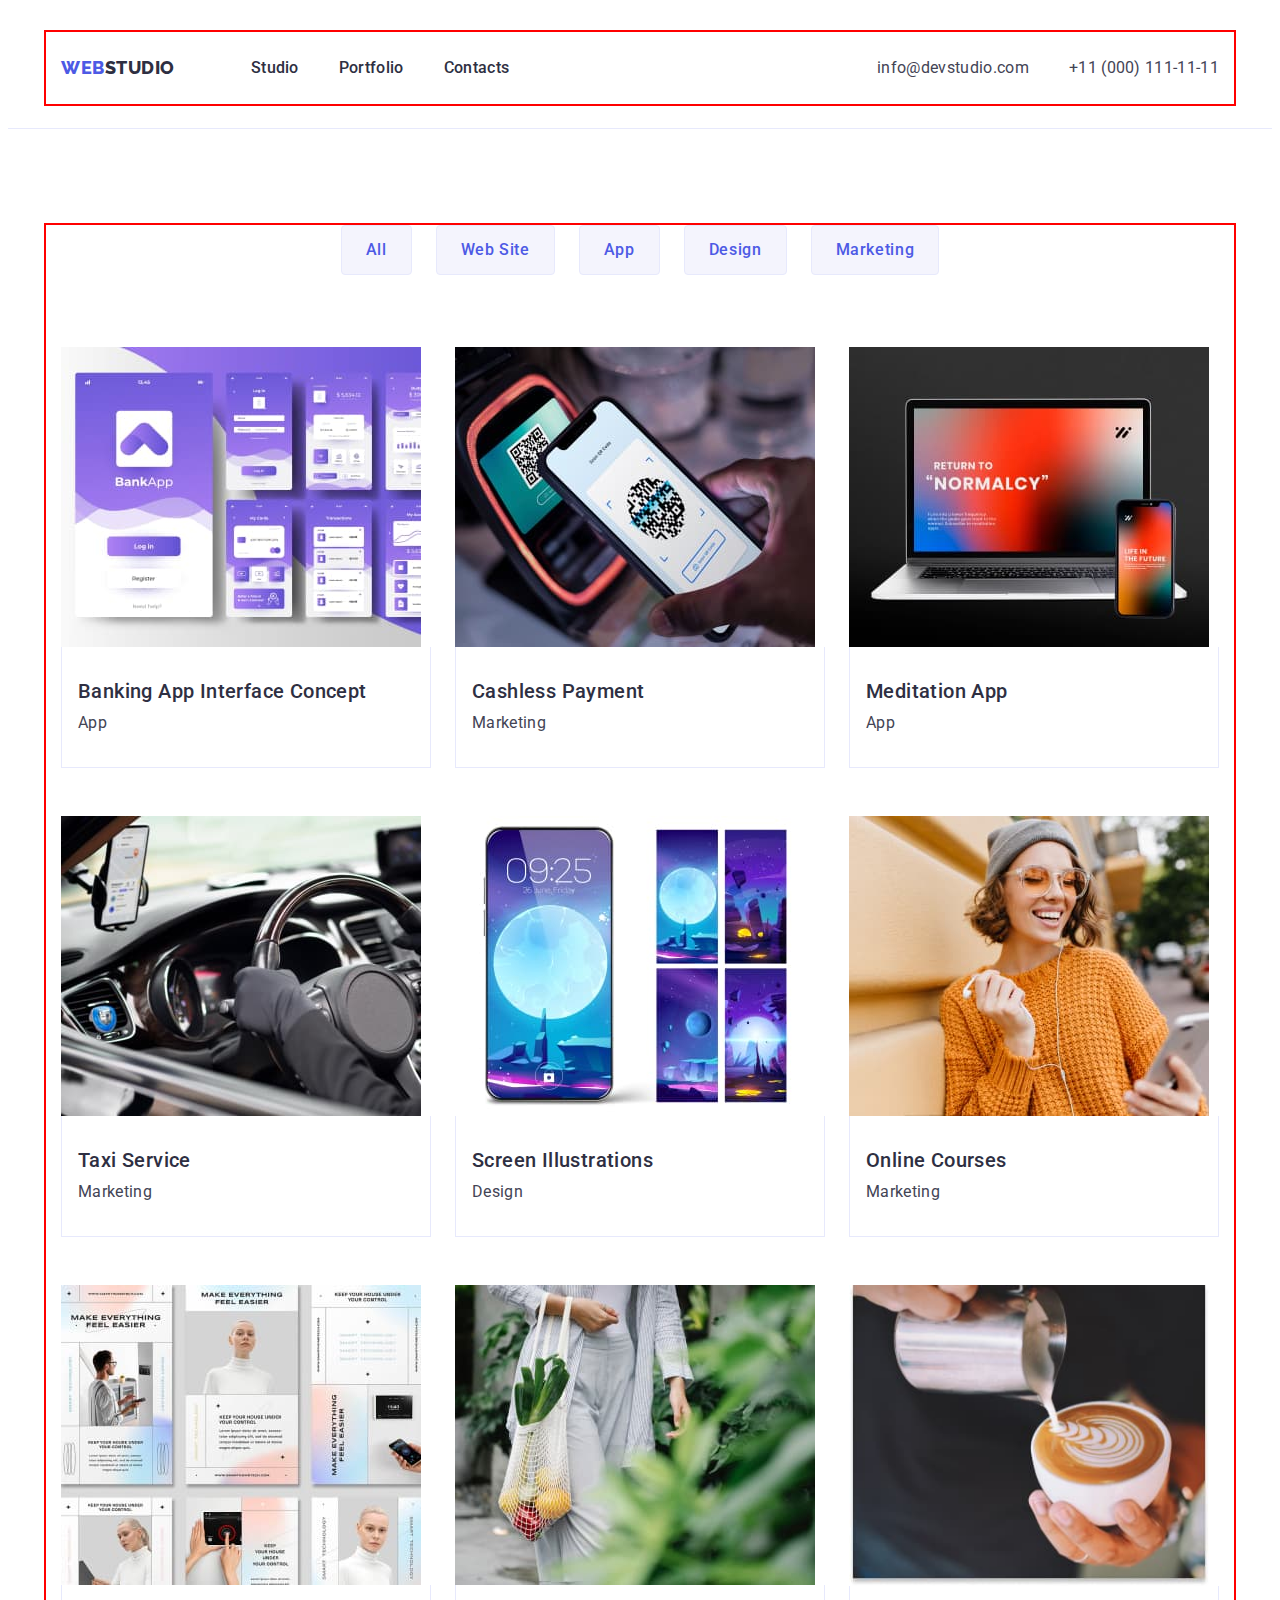
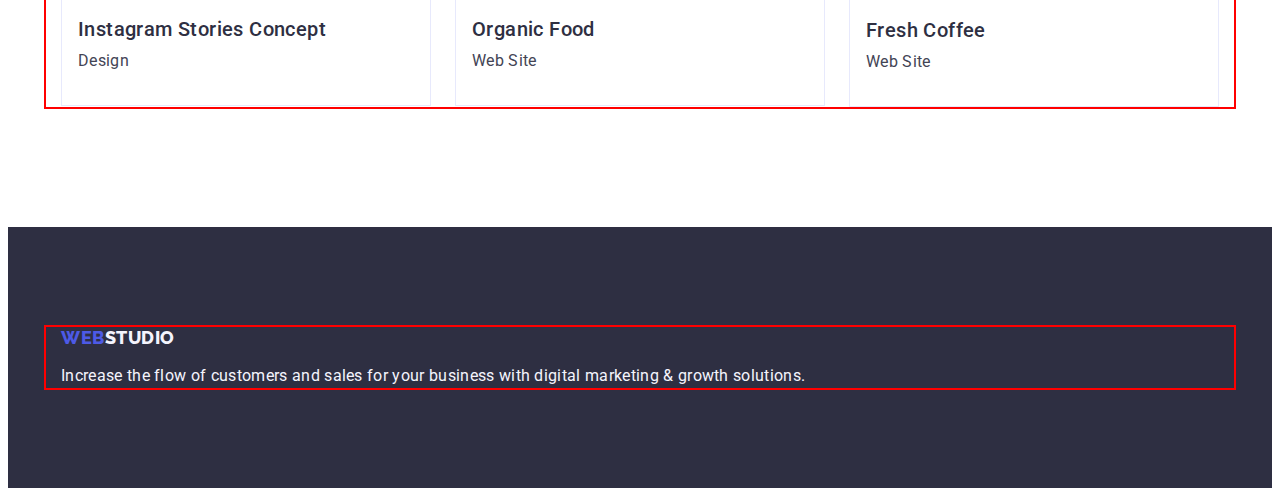
==== portfolio.html @ 7a9d9e53 "hw4" ====
<!DOCTYPE html>
<html lang="en">
<head>

    <!-- /* -------------NORMALIZE---------------- */ -->
    
    <link rel="stylesheet" href="https://cdnjs.cloudflare.com/ajax/libs/modern-normalize/2.0.0/modern-normalize.min.css"
    integrity="sha512-4xo8blKMVCiXpTaLzQSLSw3KFOVPWhm/TRtuPVc4WG6kUgjH6J03IBuG7JZPkcWMxJ5huwaBpOpnwYElP/m6wg=="
    crossorigin="anonymous" referrerpolicy="no-referrer" />

    <meta charset="UTF-8">
    <meta name="viewport" content="width=device-width, initial-scale=1.0">
    <title>Portfolio</title>
    <link rel="preconnect" href="https://fonts.googleapis.com">
    <link rel="preconnect" href="https://fonts.gstatic.com" crossorigin>
    <link href="https://fonts.googleapis.com/css2?family=Raleway:wght@800&family=Roboto:wght@400;500;700&display=swap"
        rel="stylesheet">
    <link rel="stylesheet" href="./css/styles.css">

</head>
    
<body>

    <!-- /* ----------------HEADER---------------- */ -->

    <header class="header">
        <div class="container container-header">
            <nav class="header-navigation">
                <a class="header-logo link" href="./index.html">Web<span class="header-logo-colour">Studio</span></a>
                <ul class="header-menu-list list">
                    <li class="header-menu-item"><a class="header-menu-link link" href="./index.html">Studio</a></li>
                    <li class="header-menu-item"><a class="header-menu-link link" href="./portfolio.html">Portfolio</a></li>
                    <li class="header-menu-item"><a class="header-menu-link link" href="">Contacts</a></li>
                </ul>
            </nav>
            <address class="address">
                <ul class="header-address list">
                    <li><a class="header-address-link link" href="mailto:info@devstudio.com">info@devstudio.com</a></li>
                    <li><a class="header-address-link link" href="tel:+110001111111">+11 (000) 111-11-11</a></li>
                </ul>
            </address>
        </div>
    </header>
    <main>

        <!-- /*----------------------BUTTONS-------------------------*/ -->

        <section class="buttons">
            <div class="container">
                <h1 class="visually-hidden">test-for-homework</h1>
                <ul class="button-list list">
                    <li class="btn-menu">
                        <button type="button" class="btn-filter">All</button>
                    </li>
                    <li class="btn-menu">
                        <button type="button" class="btn-filter">Web Site</button>
                    </li>
                    <li class="btn-menu">
                        <button type="button" class="btn-filter">App</button>
                    </li>
                    <li class="btn-menu">
                        <button type="button" class="btn-filter">Design</button>
                    </li>
                    <li class="btn-menu">
                        <button type="button" class="btn-filter">Marketing</button>
                    </li>
                </ul>
    
                <!-- /*----------------------IMAGES----------------------*/ -->
    
                <ul class="section-list list">
                    <li class="img-list">
                        <a class="section-list-link link" href="#">
                        <img src="./images/img8.jpg" alt="Banking App Interface Concept" width="360">
                        <div class="container-img-list">
                            <h2 class="services-title">Banking App Interface Concept</h2>
                            <p class="services-description">App</p>
                        </div>
                        </a>
                    </li>
                    <li class="img-list">
                        <a class="section-list-link link" href="#">
                        <img src="./images/img9.jpg" alt="Cashless Payment" width="360">
                        <div class="container-img-list">
                            <h2 class="services-title">Cashless Payment</h2>
                            <p class="services-description">Marketing</p>
                        </div>
                        </a>
                    </li>
                    <li class="img-list">
                        <a class="section-list-link link" href="#">
                        <img src="./images/img10.jpg" alt="Meditation App" width="360">
                        <div class="container-img-list">
                            <h2 class="services-title">Meditation App</h2>
                            <p class="services-description">App</p>
                        </div>
                        </a>
                    </li>
                    <li class="img-list">
                        <a class="section-list-link link" href="#">
                        <img src="./images/img11.jpg" alt="Taxi Service" width="360">
                        <div class="container-img-list">
                            <h2 class="services-title">Taxi Service</h2>
                            <p class="services-description">Marketing</p>
                        </div>
                        </a>
                    </li>
                    <li class="img-list">
                        <a class="section-list-link link" href="#">
                        <img src="./images/img12.jpg" alt="Screen Illustrations" width="360">
                        <div class="container-img-list">
                            <h2 class="services-title">Screen Illustrations</h2>
                            <p class="services-description">Design</p>
                        </div>
                        </a>
                    </li>
                    <li class="img-list">
                        <a class="section-list-link link" href="#">
                        <img src="./images/img13.jpg" alt="Online Courses" width="360">
                        <div class="container-img-list">
                            <h2 class="services-title">Online Courses</h2>
                            <p class="services-description">Marketing</p>
                        </div>
                        </a>
                    </li>
                    <li class="img-list">
                        <a class="section-list-link link" href="#">
                        <img src="./images/img14.jpg" alt="Instagram Stories Concept" width="360">
                        <div class="container-img-list">
                            <h2 class="services-title">Instagram Stories Concept</h2>
                            <p class="services-description">Design</p>
                        </div>
                        </a>
                    </li>
                    <li class="img-list">
                        <a class="section-list-link link" href="#">
                        <img src="./images/img15.jpg" alt="Organic Food" width="360">
                        <div class="container-img-list">
                            <h2 class="services-title">Organic Food</h2>
                            <p class="services-description">Web Site</p>
                        </div>
                        </a>
                    </li>
                    <li class="img-list">
                        <a class="section-list-link link" href="#">
                        <img src="./images/img16.jpg" alt="Fresh Coffee" width="360">
                        <div class="container-img-list">
                            <h2 class="services-title">Fresh Coffee</h2>
                            <p class="services-description">Web Site</p>
                        </div>
                        </a>
                    </li>
                </ul>
            </div>
        </section>
    </main>

    <!-- /* ----------------FOOTER---------------- */ -->

    <footer class="footer">
        <div class="container">
            <a class="footer-logo link" href="./index.html">Web<span class="footer-logo-colour">Studio</span></a>
            <p class="footer-description">Increase the flow of customers and sales for your business with digital marketing
                & growth solutions.</p>
        </div>
    </footer>
</body>
</html>
---- css/styles.css ----
:root {
    --white: #FFFFFF;
    --navyblue: #2E2F42;
    --iris: #4D5AE5;
    --slate: #434455;
    --cloud: #F4F4FD;
}

body {
    font-family: "Roboto", sans-serif;
    color: var(--slate, #434455);
    background-color: var(--white, #FFFFFF);
}

h1,
h2,
h3,
h4,
h5,
h6,
p {
    margin-top: 0;
    margin-bottom: 0;
}

ul,
ol {
    margin-top: 0;
    margin-bottom: 0;
    padding-left: 0;
}

.link {
    text-decoration: none;
}

.list {
    list-style-type: none;
}

.container {

    width: 1158px;
    margin: 0 auto;
    padding-left: 15px;
    padding-right: 15px;
    outline: 2px solid red;
}

.visually-hidden {
    position: absolute;
    width: 1px;
    height: 1px;
    margin: -1px;
    border: 0;
    padding: 0;

    white-space: nowrap;
    clip-path: inset(100%);
    clip: rect(0 0 0 0);
    overflow: hidden;
}

img {
    display: block;
}

/* ----------------HEADER---------------- */

.header {
    display: flex;
    padding-top: 24px;
    padding-bottom: 24px;
    border-bottom: 1px solid var(--cornflower, #E7E9FC);
}

.container-header {
    display: flex;
    align-items: center;
}

.header-navigation {
    display: flex;
    align-items: center;
}

.header-logo-colour {
    color: var(--navyblue, #2E2F42);

}

.header-logo {
    color: var(--iris, #4D5AE5);
    font-family: "Raleway", sans-serif;
    font-size: 18px;
    font-weight: 800;
    line-height: 1.17;
    letter-spacing: 0.03em;
    text-transform: uppercase;
    text-decoration: none;
    margin-right: 76px;
}

.header-menu-list {
    display: flex;
    gap: 40px;
}

.header-menu-item {

}

.header-menu-link {
    color: var(--navyblue, #2E2F42);
    font-size: 16px;
    font-weight: 500;
    line-height: 1.5;
    letter-spacing: 0.02em;
    padding: 24px 0;
    display: block;
}

.header-menu-link:hover {
    color: var(--blue, #404bbf);
}

.header-menu-link:focus {
    color: var(--blue, #404bbf);
}

.address {
    font-style: normal;
    margin-left: auto;

}

.header-address {
    display: flex;
    gap: 40px;

}

.header-address-link {
    color: var(--slate, #434455);
    font-size: 16px;
    line-height: 1.5;
    letter-spacing: 0.02em;
}

.header-address-link:hover {
    color: var(--blue, #404bbf);
}

.header-address-link:focus {
    color: var(--blue, #404bbf);
}

/* ----------------HERO---------------- */

.hero {
     background-color: var(--navyblue, #2E2F42);
     padding: 188px 0;
}

.hero-wrap {

    /* border-radius: 30px;
    padding: 184px 188px 470px 470px; */

}

.hero-title {
    color: var(--white, #FFF);
    text-align: center;
    font-size: 56px;
    font-weight: 700;
    line-height: 1.07;
    letter-spacing: 0.02em;
    max-width: 496px;
    margin: 0 auto;
    margin-bottom: 48px;
}

.hero-btn {
    margin: 0 auto;
    color: var(--white, #FFF);
    font-size: 16px;
    font-weight: 500;
    line-height: 1.5;
    letter-spacing: 0.04em;
    background-color: var(--iris, #4D5AE5);
    font-family: "Roboto", sans-serif;
    cursor: pointer;
    display: block;
    min-width: 169px;
    height: 56px;
    border: none;
    border-radius: 4px;
}

.hero-btn:hover {
    background-color: var(--blue, #404bbf);
}

.hero-btn:focus {
    background-color: var(--blue, #404bbf);
}

/* ----------------ADVANTAGES---------------- */

.advantages {
    padding: 120px 0;
}

.advantages-list {
    display: flex;
    gap: 24px;
}

.list {}

.advantages-item {
    width: calc((100% - 72px) / 4);
}

.advantages-subtitle {
    color: var(--navyblue, #2E2F42);
    font-size: 20px;
    font-weight: 500;
    line-height: 1.2;
    letter-spacing: 0.02em;
    margin-bottom: 8px;
}

.advantages-description {
    color: var(--slate, #434455);
    text-shadow: 0px 4px 4px 0px rgba(0, 0, 0, 0.25);
    font-size: 16px;
    font-weight: 400;
    line-height: 1.5;
    letter-spacing: 0.02em;
}

/* ----------------DOING---------------- */

.doing {
    padding-bottom: 120px;
}

.doing-title {
    color: var(--navyblue, #2E2F42);
    text-align: center;
    font-size: 36px;
    font-weight: 700;
    line-height: 1.11;
    letter-spacing: 0.02em;
    text-transform: capitalize;
    margin-bottom: 72px;
}

.doing-list {
    display: flex;
    gap: 24px;
}

.doing-images {
    width: calc((100% - 48px) / 3);
}

/* ----------------TEAM---------------- */

.team {
    background-color: var(--cloud, #F4F4FD);
    padding: 120px 0;
}

.team-title {
    color: var(--navyblue, #2E2F42);
    text-align: center;
    font-size: 36px;
    font-weight: 700;
    line-height: 1.11;
    letter-spacing: 0.02em;
    text-transform: capitalize;
    margin-bottom: 72px;
}

.team-list {
    display: flex;
    gap: 24px;
}

.team-item {
    background-color: var(--white, #FFF);
    width: calc((100% - 72px) / 4);
    border-radius: 0px 0px 4px 4px;
}

.container-team {
    padding: 32px 0;
}

.team-name {
    color: var(--navyblue, #2E2F42);
    text-align: center;
    font-size: 20px;
    font-weight: 500;
    line-height: 1.2;
    letter-spacing: 0.02em;
    margin-bottom: 8px;
}

.team-name-position {
    color: var(--slate, #434455);
    text-align: center;
    font-size: 16px;
    font-weight: 400;
    line-height: 1.5;
    letter-spacing: 0.02em;
}

/* ----------------FOOTER---------------- */

.footer {
    background-color: var(--navyblue, #2E2F42);
    padding: 100px 0;
}

.footer-logo-colour {
    color: var(--cloud, #F4F4FD);
    font-family: Raleway, sans-serif;
    font-size: 18px;
    font-weight: 800;
    line-height: 1.17;
    letter-spacing: 0.03em;
    text-transform: uppercase;
    text-decoration: none;
}

.footer-logo {
    color: var(--iris, #4D5AE5);
    font-family: Raleway, sans-serif;
    font-size: 18px;
    font-weight: 800;
    line-height: 1.17;
    letter-spacing: 0.03em;
    text-transform: uppercase;
    text-decoration: none;
    display: inline-block;
    margin-bottom: 16px;
}

.footer-description {
    color: var(--cloud, #F4F4FD);
    font-size: 16px;
    font-weight: 400;
    line-height: 1.5;
    letter-spacing: 0.02em;
    text-decoration: none;
}




/*?----------------------PORTFOLIO-PAGE-------------------*/


/*----------------------BUTTONS-------------------------*/

.buttons {
    padding-top: 96px;
    padding-bottom: 120px;
}

.btn-filter {
    color: var(--iris, #4D5AE5);
    font-size: 16px;
    font-weight: 500;
    line-height: 1.5;
    letter-spacing: 0.04em;
    background-color: var(--cloud, #F4F4FD);
    font-family: "Roboto", sans-serif;
    cursor: pointer;
    padding: 12px 24px;
    border: 1px solid #E7E9FC;
    border-radius: 4px;
}

.btn-filter:hover {
    background-color: #404bbf;
    color: var(--white, #FFFFFF);
    border: 1px solid transparent;
}

.btn-filter:focus {
    background-color: #404bbf;
    color: var(--white, #FFFFFF);
    border: 1px solid transparent;
}

.button-list {
    display: flex;
    justify-content: center;
    gap: 24px;
    margin-bottom: 72px;
}

.btn-menu 

}

.btn-menu:hover {
    border: 1px solid #e7e9fc;
}

.btn-menu:focus {

}


/*----------------------IMAGES----------------------*/

.section-list {
    display: flex;
    flex-wrap: wrap;
    column-gap: 24px;
    row-gap: 48px;
}

.img-list {
    width: calc((100% - 48px) / 3);
}

.container-img-list {
    padding: 32px 16px;
    border: 1px solid #e7e9fc;
    border-top: none;
}

.services-title {
    margin-bottom: 8px;
}

.section-list-link .services-title {
    color: var(--navyblue, #2E2F42);
    font-size: 20px;
    font-style: normal;
    font-weight: 500;
    line-height: 1.2;
    letter-spacing: 0.02em;
}

.section-list-link .services-description {
    color: var(--slate, #434455);
    font-size: 16px;
    font-style: normal;
    font-weight: 400;
    line-height: 1.5;
    letter-spacing: 0.02em;
}
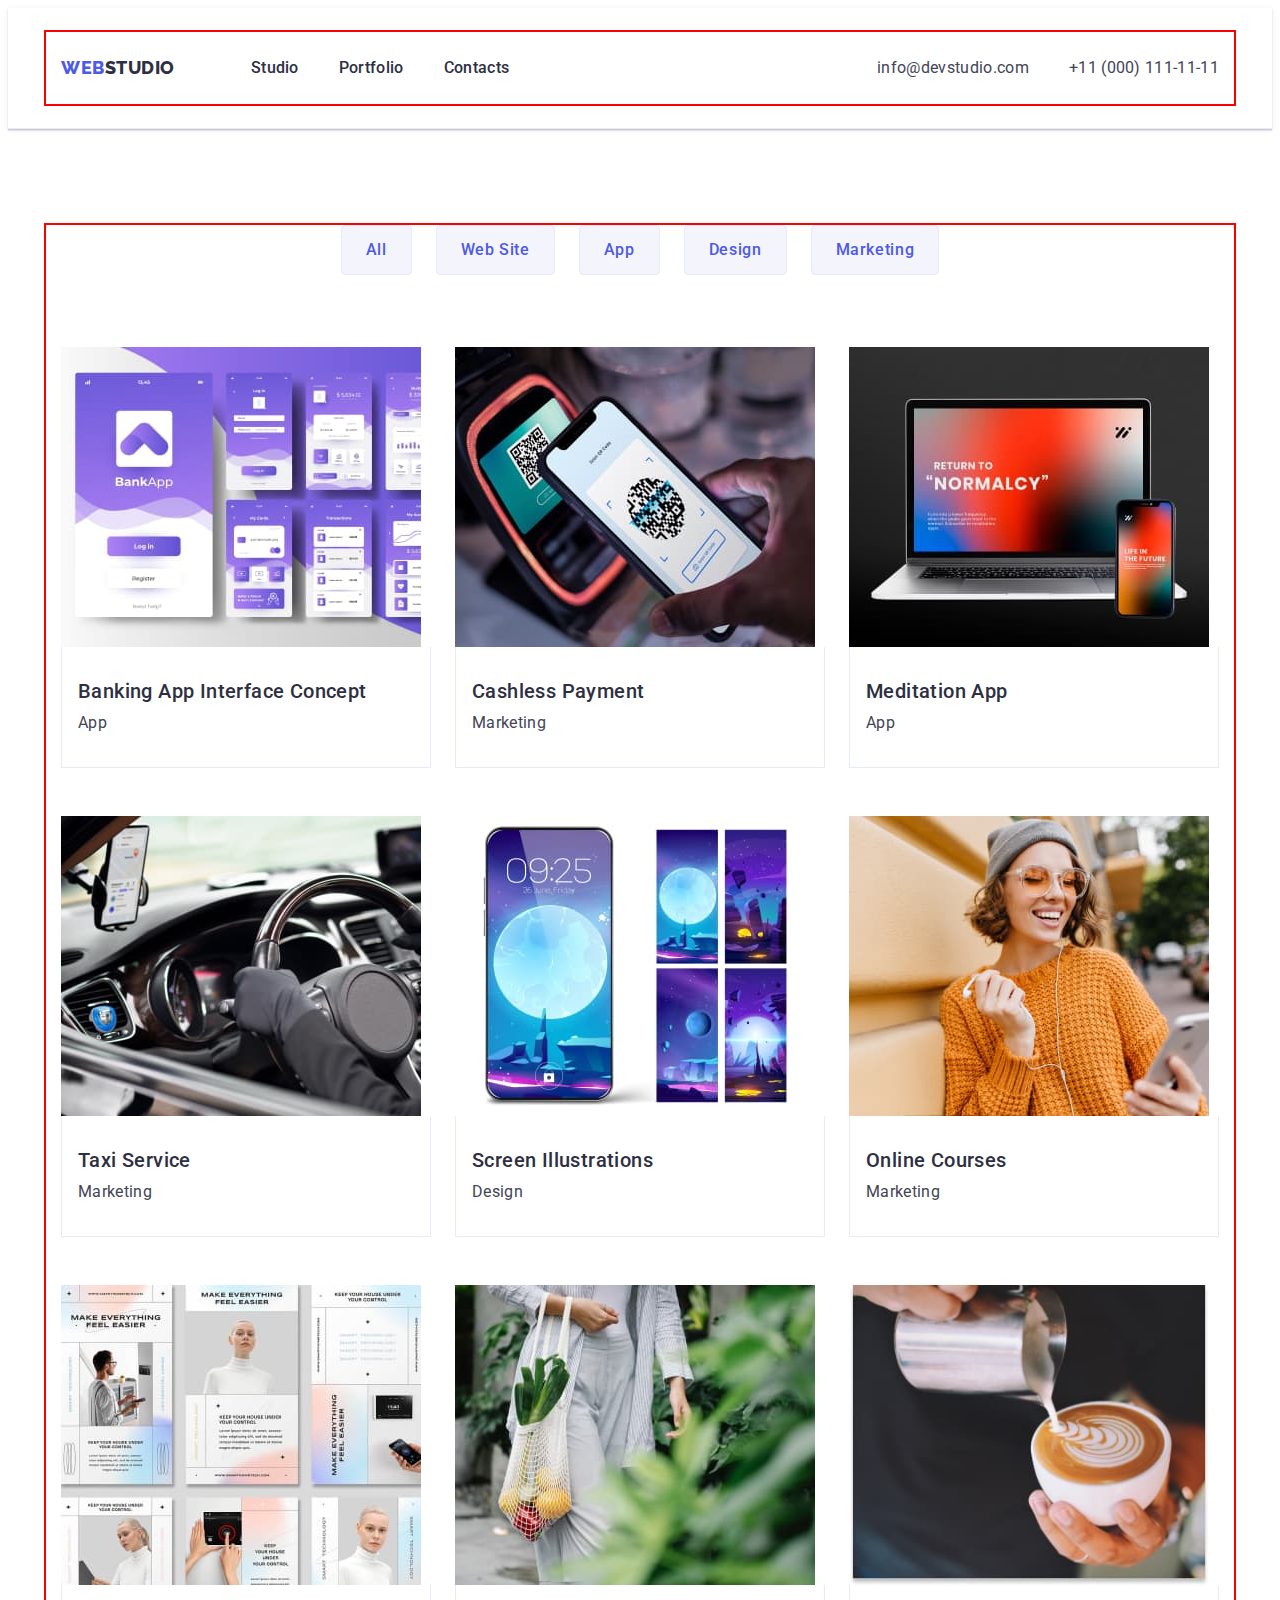
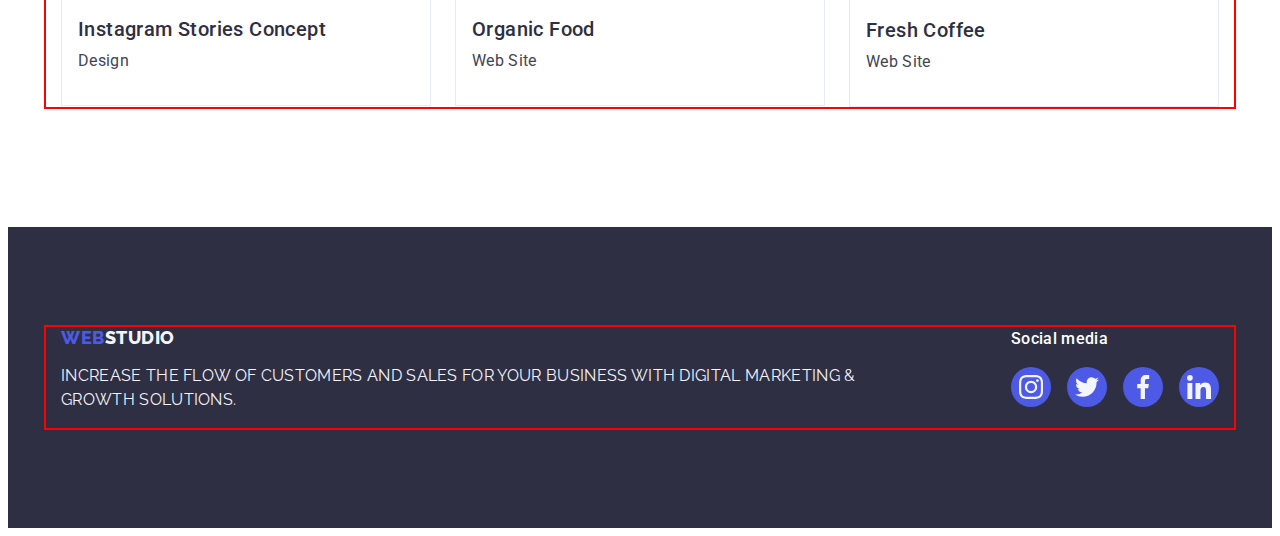
==== commit 274f46ff: "hw4.1.1" ====
--- a/portfolio.html
+++ b/portfolio.html
@@ -158,10 +158,47 @@
     <!-- /* ----------------FOOTER---------------- */ -->
 
     <footer class="footer">
-        <div class="container">
-            <a class="footer-logo link" href="./index.html">Web<span class="footer-logo-colour">Studio</span></a>
-            <p class="footer-description">Increase the flow of customers and sales for your business with digital marketing
-                & growth solutions.</p>
+        <div class="container container-footer">
+            <div class="footer-logo">
+                <a class="footer-logo link" href="./index.html">Web<span class="footer-logo-colour">Studio</span></a>
+                <p class="footer-description">Increase the flow of customers and sales for your business with digital marketing
+                    & growth solutions.</p>
+            </div>
+            <div class="footer-logo-social">
+                <p class="footer-description-social">
+                    Social media
+                </p>
+                <ul class="footer-links list">
+                    <li class="footer-links-icon">
+                        <a class="footer-links-link" href="https://www.instagram.com/" target="_blank">
+                            <svg class="footer-link-svg" width="24" height="24">
+                                <use href="./images/icons.svg#icon-instagram-2"></use>
+                            </svg>
+                        </a>
+                    </li>
+                    <li class="footer-links-icon">
+                        <a class="footer-links-link" href="https://www.twitter.com/" target="_blank">
+                            <svg class="footer-link-svg" width="24" height="24">
+                                <use href="./images/icons.svg#icon-twitter-1"></use>
+                            </svg>
+                        </a>
+                    </li>
+                    <li class="footer-links-icon">
+                        <a class="footer-links-link" href="https://www.facebook.com/" target="_blank">
+                            <svg class="footer-link-svg" width="24" height="24">
+                                <use href="./images/icons.svg#icon-facebook-1"></use>
+                            </svg>
+                        </a>
+                    </li>
+                    <li class="footer-links-icon">
+                        <a class="footer-links-link" href="https://www.linkedin.com/" target="_blank">
+                            <svg class="footer-link-svg" width="24" height="24">
+                                <use href="./images/icons.svg#icon-linkedin-1"></use>
+                            </svg>
+                        </a>
+                    </li>
+                </ul>
+            </div>
         </div>
     </footer>
 </body>
--- a/css/styles.css
+++ b/css/styles.css
@@ -5,6 +5,7 @@
     --slate: #434455;
     --cloud: #F4F4FD;
 }
+
 
 body {
     font-family: "Roboto", sans-serif;
@@ -67,11 +68,15 @@
 
 /* ----------------HEADER---------------- */
 
+
 .header {
     display: flex;
     padding-top: 24px;
     padding-bottom: 24px;
     border-bottom: 1px solid var(--cornflower, #E7E9FC);
+    box-shadow: 0px 2px 1px rgba(46, 47, 66, 0.08),
+        0px 1px 1px rgba(46, 47, 66, 0.16),
+        0px 1px 6px rgba(46, 47, 66, 0.08);
 }
 
 .container-header {
@@ -106,8 +111,22 @@
     gap: 40px;
 }
 
+
+
 .header-menu-item {
-
+    position: relative;
+    color: #404bbf;
+    transition: color 250ms cubic-bezier(0.4, 0, 0.2, 1);
+}
+
+.header-menu-item::after {
+    content: '';
+    position: absolute;
+    left: 0;
+    bottom: -1px;
+    height: 4px;
+    background-color: #404bbf;
+    border-radius: 2px;
 }
 
 .header-menu-link {
@@ -137,7 +156,7 @@
 .header-address {
     display: flex;
     gap: 40px;
-
+    
 }
 
 .header-address-link {
@@ -145,6 +164,7 @@
     font-size: 16px;
     line-height: 1.5;
     letter-spacing: 0.02em;
+    transition: color 250ms cubic-bezier(0.4, 0, 0.2, 1);
 }
 
 .header-address-link:hover {
@@ -158,8 +178,13 @@
 /* ----------------HERO---------------- */
 
 .hero {
-     background-color: var(--navyblue, #2E2F42);
-     padding: 188px 0;
+    background-image: linear-gradient(rgba(46, 47, 66, 0.7), rgba(46, 47, 66, 0.7)), url(../images/hero-img.jpg);
+    padding: 188px 0;
+    margin: 0 auto;
+    max-width: 1440px;
+    background-repeat: no-repeat;
+    background-position: center;
+    background-size: cover;
 }
 
 .hero-wrap {
@@ -196,6 +221,7 @@
     height: 56px;
     border: none;
     border-radius: 4px;
+    transition: background-color 250ms cubic-bezier(0.4, 0, 0.2, 1);
 }
 
 .hero-btn:hover {
@@ -217,7 +243,15 @@
     gap: 24px;
 }
 
-.list {}
+.advantages-icon {
+    display: flex;
+    align-items: center;
+    justify-content: center;
+    height: 112px;
+    background-color: #f4f4fd;
+    border-radius: 4px;
+    margin-bottom: 8px;
+}
 
 .advantages-item {
     width: calc((100% - 72px) / 4);
@@ -294,6 +328,9 @@
     background-color: var(--white, #FFF);
     width: calc((100% - 72px) / 4);
     border-radius: 0px 0px 4px 4px;
+    box-shadow: 0px 1px 6px rgba(46, 47, 66, 0.08),
+        0px 1px 1px rgba(46, 47, 66, 0.16),
+        0px 2px 1px rgba(46, 47, 66, 0.08);
 }
 
 .container-team {
@@ -317,6 +354,92 @@
     font-weight: 400;
     line-height: 1.5;
     letter-spacing: 0.02em;
+}
+
+.social-links {
+    display: flex;
+    justify-content: center;
+    gap: 24px;
+}
+
+.social-links-icon {
+    width: 40px;
+    height: 40px;
+}
+
+.social-links-link {
+    width: 100%;
+    height: 100%;
+    background-color: #4d5ae5;
+    border-radius: 50%;
+    display: flex;
+    align-items: center;
+    justify-content: center;
+    transition: background-color 250ms cubic-bezier(0.4, 0, 0.2, 1);
+}
+
+.social-links-link:hover {
+    background-color: #404bbf;
+}
+
+.social-links-link:focus {
+    background-color: #404bbf;
+}
+
+.social-link-svg {
+    fill: #f4f4fd;
+}
+
+/* ----------------Customers---------------- */
+
+.customers {
+    padding-bottom: 120px;
+    padding-top: 120px;
+}
+
+.customers-title {
+    font-size: 36px;
+    line-height: 1.11;
+    color: var(--darkgrayish, #2e2f42);
+    margin-bottom: 72px;
+    text-align: center;
+}
+
+.customers-list {
+    display: flex;
+    gap: 24px;
+}
+
+.customers-icon {
+    width: calc((100% - 120px) / 6);
+    height: 88px;
+}
+
+.customers-icon-link {
+    width: 100%;
+    height: 100%;
+    border: 1px solid #8e8f99;
+    border-radius: 4px;
+    display: flex;
+    align-items: center;
+    justify-content: center;
+    color: var(--darkgrayish, #8e8f99);
+    transition: border-color 250ms cubic-bezier(0.4, 0, 0.2, 1),
+        color 250ms cubic-bezier(0.4, 0, 0.2, 1);
+}
+
+.customers-icon-link:hover {
+    border-color: #404bbf;
+    color: #404bbf;
+}
+
+.customers-icon-link:focus {
+    border-color: #404bbf;
+    color: #404bbf;
+}
+
+.icon-link-svg {
+    fill: currentColor;
 }
 
 /* ----------------FOOTER---------------- */
@@ -359,8 +482,59 @@
     text-decoration: none;
 }
 
-
-
+.container-footer {
+    display: flex;
+    align-items: baseline;
+
+}
+
+.footer-logo {
+    margin-right: 120px;
+}
+
+.footer-logo-social {}
+
+.footer-description-social {
+    font-weight: 500;
+    font-size: 16px;
+    line-height: 1.5;
+    letter-spacing: 0.02em;
+    color: var(--white, #FFFFFF);
+    margin-bottom: 16px;
+}
+
+.footer-links {
+    display: flex;
+    gap: 16px;
+}
+
+.footer-links-icon {
+    width: 40px;
+    height: 40px;
+    transition: background-color 250ms cubic-bezier(0.4, 0, 0.2, 1);
+}
+
+.footer-links-link {
+    width: 100%;
+    height: 100%;
+    background-color: var(--iris, #4d5ae5);
+    border-radius: 50%;
+    display: flex;
+    align-items: center;
+    justify-content: center;
+}
+
+.footer-links-link:hover {
+    background-color: #31d0aa;
+}
+
+.footer-links-link:focus {
+    background-color: #31d0aa;
+}
+
+.footer-link-svg {
+    fill: #f4f4fd;
+}
 
 /*?----------------------PORTFOLIO-PAGE-------------------*/
 
@@ -405,7 +579,7 @@
     margin-bottom: 72px;
 }
 
-.btn-menu 
+.btn-menu {
 
 }
 
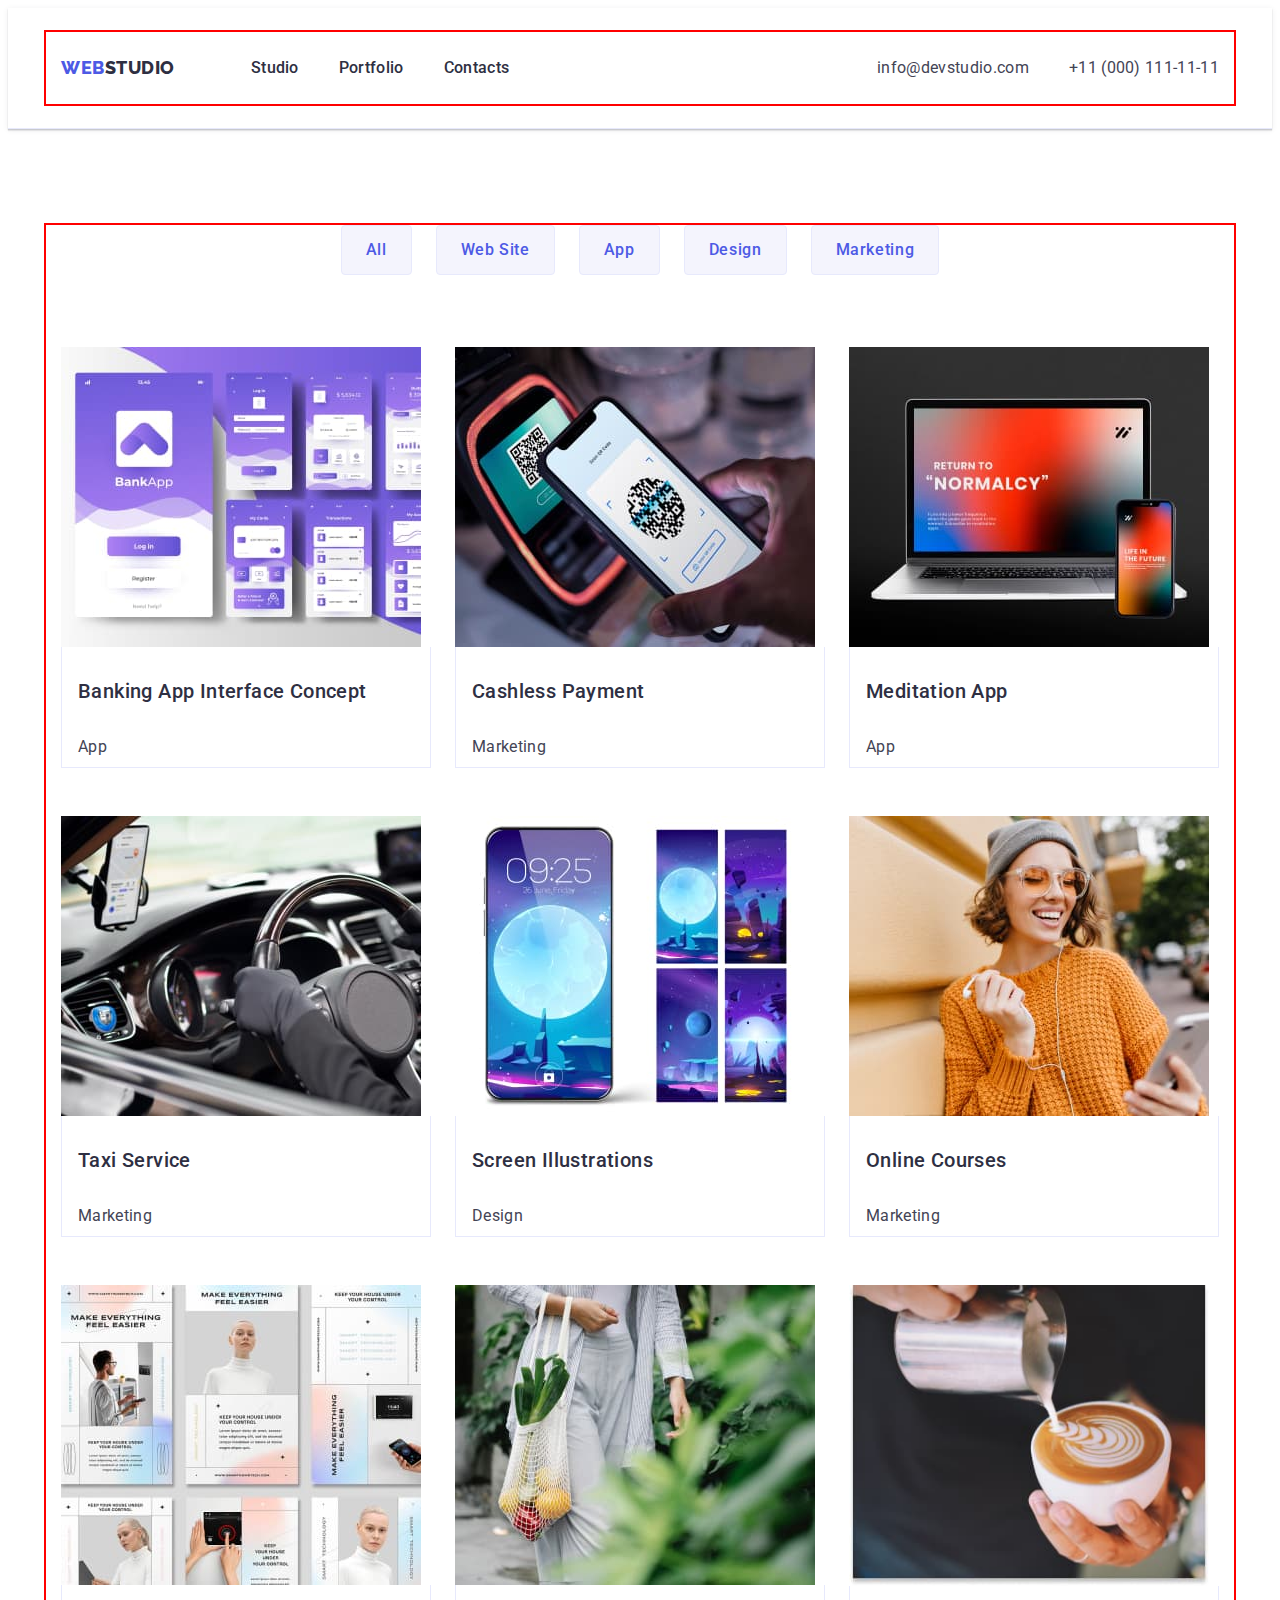
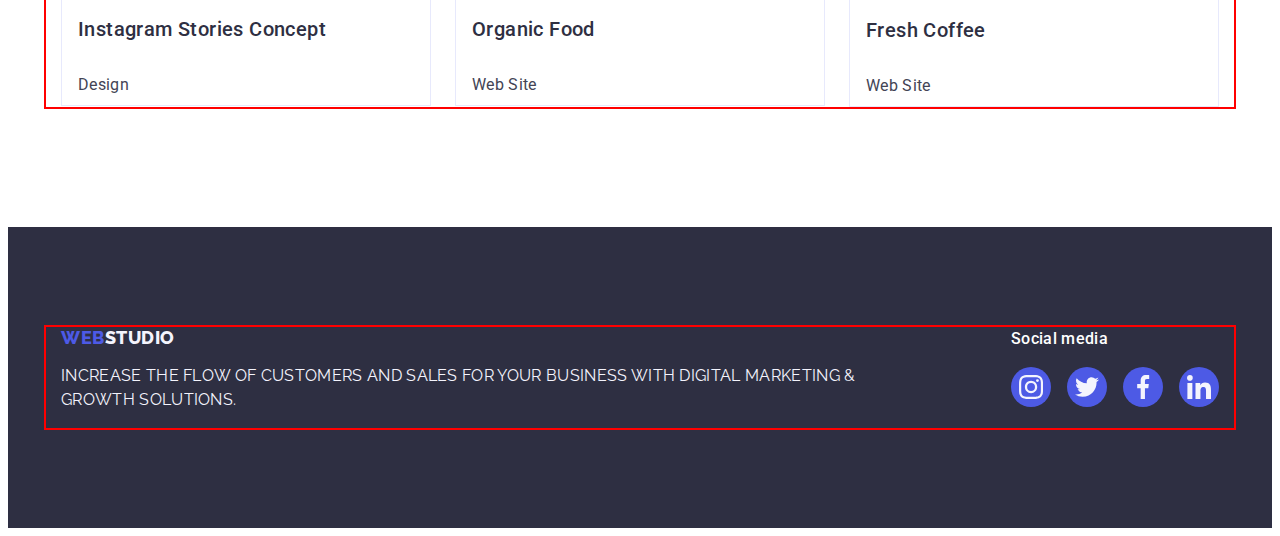
==== commit a92e1632: "hw4.1.3" ====
--- a/portfolio.html
+++ b/portfolio.html
@@ -71,7 +71,13 @@
                 <ul class="section-list list">
                     <li class="img-list">
                         <a class="section-list-link link" href="#">
-                        <img src="./images/img8.jpg" alt="Banking App Interface Concept" width="360">
+                        <div class="img-container">
+                            <img src="./images/img8.jpg" alt="Banking App Interface Concept" width="360">
+                            <p class="img-container-description">
+                                14 Stylish and User-Friendly App Design Concepts · Task Manager App · Calorie Tracker App · Exotic Fruit Ecommerce App ·
+                                Cloud Storage App
+                            </p>
+                        </div>
                         <div class="container-img-list">
                             <h2 class="services-title">Banking App Interface Concept</h2>
                             <p class="services-description">App</p>
--- a/css/styles.css
+++ b/css/styles.css
@@ -564,12 +564,18 @@
     background-color: #404bbf;
     color: var(--white, #FFFFFF);
     border: 1px solid transparent;
+    box-shadow: 0px 3px 1px rgba(0, 0, 0, 0.1),
+        0px 2px 1px rgba(0, 0, 0, 0.08),
+        0px 2px 2px rgba(0, 0, 0, 0.12);
 }
 
 .btn-filter:focus {
     background-color: #404bbf;
     color: var(--white, #FFFFFF);
     border: 1px solid transparent;
+    box-shadow: 0px 3px 1px rgba(0, 0, 0, 0.1),
+        0px 2px 1px rgba(0, 0, 0, 0.08),
+        0px 2px 2px rgba(0, 0, 0, 0.12);
 }
 
 .button-list {
@@ -603,6 +609,10 @@
 
 .img-list {
     width: calc((100% - 48px) / 3);
+    transition: color 250ms cubic-bezier(0.4, 0, 0.2, 1),
+        background-color 250ms cubic-bezier(0.4, 0, 0.2, 1),
+        border-color 250ms cubic-bezier(0.4, 0, 0.2, 1),
+        box-shadow 250ms cubic-bezier(0.4, 0, 0.2, 1);
 }
 
 .container-img-list {
@@ -613,6 +623,24 @@
 
 .services-title {
     margin-bottom: 8px;
+}
+
+.section-list-link {
+    display: block;
+    transition: box-shadow 250ms cubic-bezier(0.4, 0, 0.2, 1);
+}
+
+.section-list-link:hover {
+    box-shadow: 0px 1px 6px rgba(46, 47, 66, 0.08),
+        0px 1px 1px rgba(46, 47, 66, 0.16),
+        0px 2px 1px rgba(46, 47, 66, 0.08);
+
+}
+
+.section-list-link:focus {
+    box-shadow: 0px 1px 6px rgba(46, 47, 66, 0.08),
+        0px 1px 1px rgba(46, 47, 66, 0.16),
+        0px 2px 1px rgba(46, 47, 66, 0.08);
 }
 
 .section-list-link .services-title {
@@ -631,4 +659,37 @@
     font-weight: 400;
     line-height: 1.5;
     letter-spacing: 0.02em;
-}+}
+
+.services-description {
+    transform: translateY(100%);
+    transition: transform 0.3s ease;
+}
+
+.link:hover .services-description {
+    transform: translateY(0%);
+}
+
+.link:focus .services-description {
+    transform: translateY(0%);
+}
+
+.img-container {
+    position: relative;
+    overflow: hidden;
+}
+
+.img-container-description {
+    position: absolute;
+    top: 0;
+    font-size: 16px;
+    line-height: 1.5;
+    letter-spacing: 0.02em;
+    color: var(--cloud, #f4f4fd);
+    padding: 40px 32px;
+    background-color: #4d5ae5;
+    width: 100%;
+    height: 100%;
+    transform: translateY(100%);
+    transition: transform 250ms cubic-bezier(0.4, 0, 0.2, 1);
+}
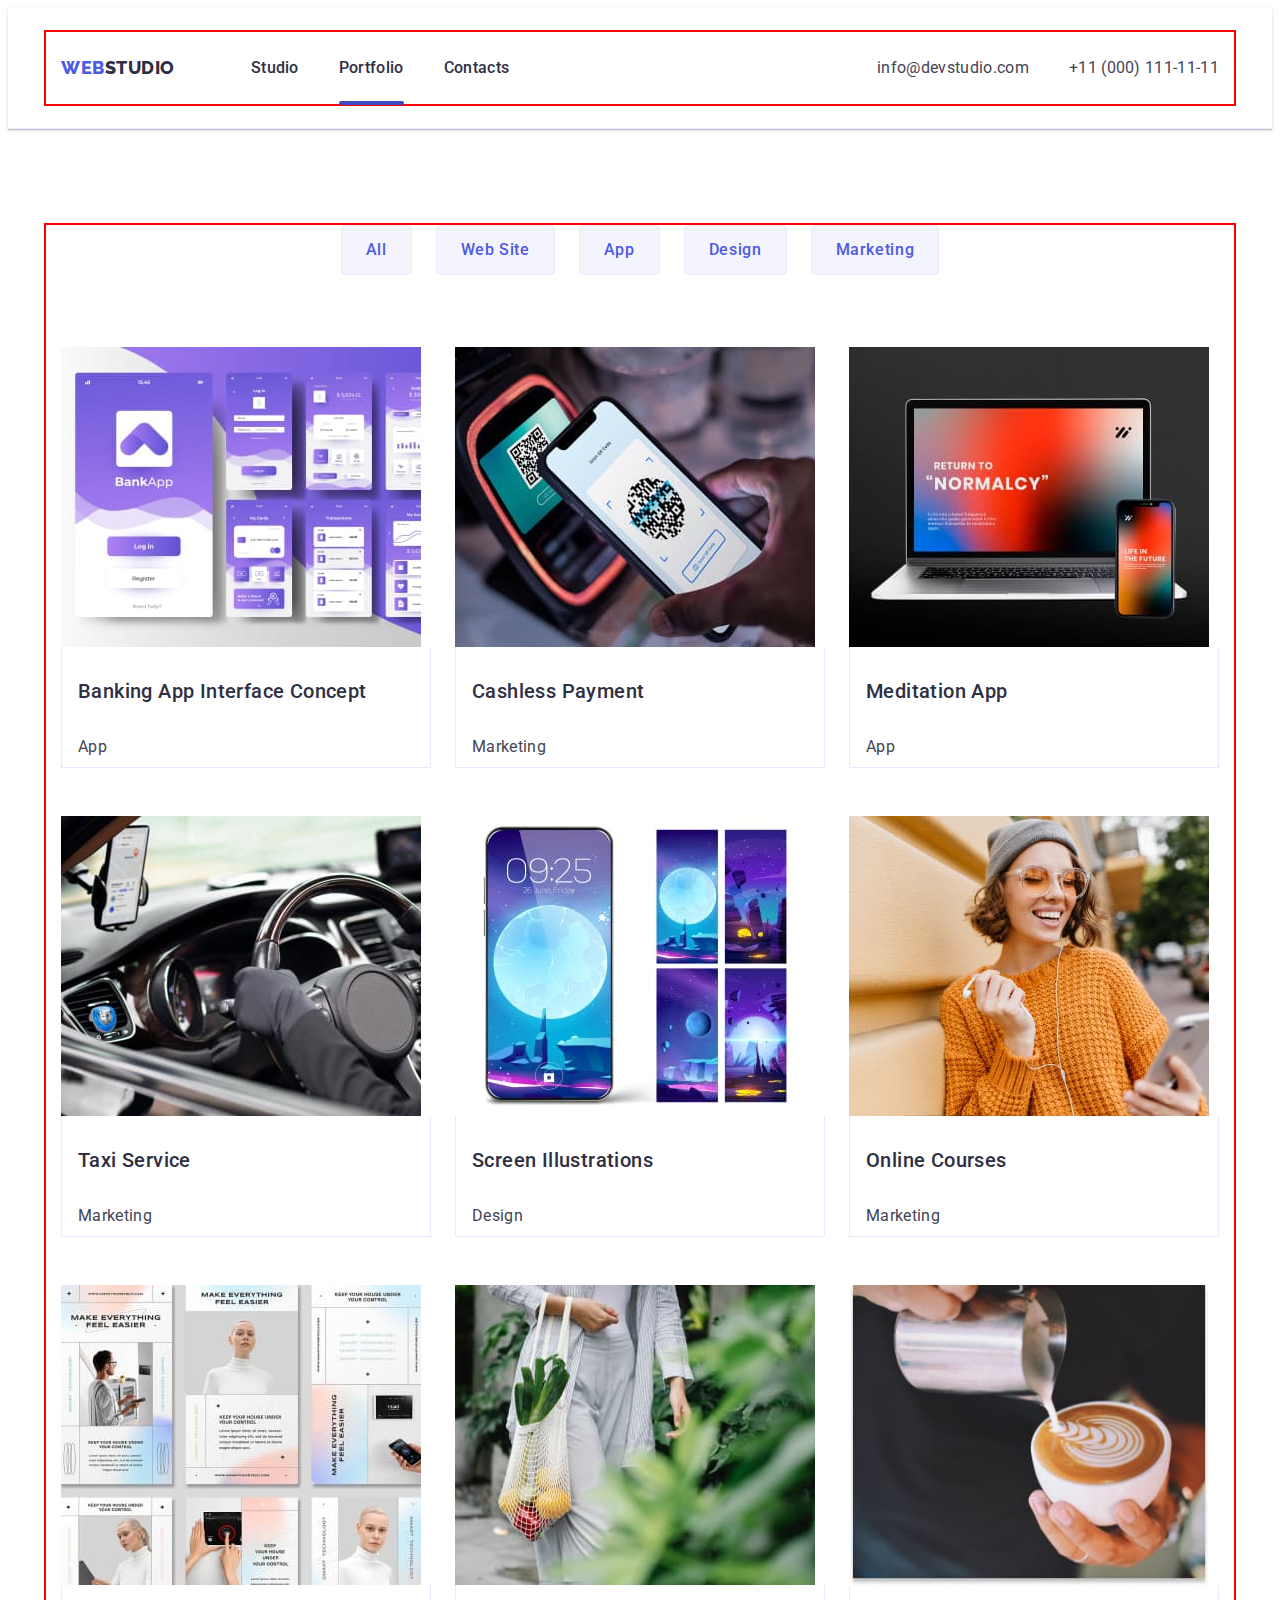
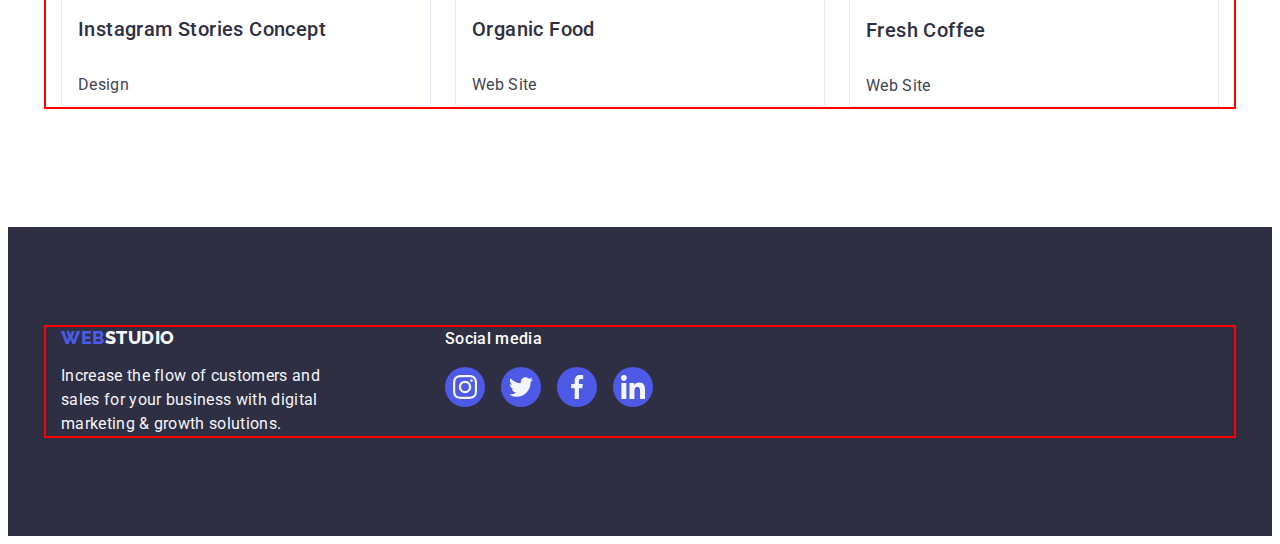
==== commit 22cf5869: "hw4.1.5" ====
--- a/portfolio.html
+++ b/portfolio.html
@@ -29,7 +29,7 @@
                 <a class="header-logo link" href="./index.html">Web<span class="header-logo-colour">Studio</span></a>
                 <ul class="header-menu-list list">
                     <li class="header-menu-item"><a class="header-menu-link link" href="./index.html">Studio</a></li>
-                    <li class="header-menu-item"><a class="header-menu-link link" href="./portfolio.html">Portfolio</a></li>
+                    <li class="header-menu-item"><a class="header-menu-link link current" href="./portfolio.html">Portfolio</a></li>
                     <li class="header-menu-item"><a class="header-menu-link link" href="">Contacts</a></li>
                 </ul>
             </nav>
@@ -69,6 +69,7 @@
                 <!-- /*----------------------IMAGES----------------------*/ -->
     
                 <ul class="section-list list">
+
                     <li class="img-list">
                         <a class="section-list-link link" href="#">
                         <div class="img-container">
@@ -84,72 +85,128 @@
                         </div>
                         </a>
                     </li>
-                    <li class="img-list">
-                        <a class="section-list-link link" href="#">
-                        <img src="./images/img9.jpg" alt="Cashless Payment" width="360">
+
+                    <li class="img-list">
+                        <a class="section-list-link link" href="#">
+                        <div class="img-container">
+                            <img src="./images/img9.jpg" alt="Cashless Payment" width="360">
+                            <p class="img-container-description">
+                                14 Stylish and User-Friendly App Design Concepts · Task Manager App · Calorie Tracker App · Exotic Fruit Ecommerce App ·
+                                Cloud Storage App
+                            </p>
+                        </div>
                         <div class="container-img-list">
                             <h2 class="services-title">Cashless Payment</h2>
                             <p class="services-description">Marketing</p>
                         </div>
                         </a>
                     </li>
-                    <li class="img-list">
-                        <a class="section-list-link link" href="#">
-                        <img src="./images/img10.jpg" alt="Meditation App" width="360">
+
+                    <li class="img-list">
+                        <a class="section-list-link link" href="#">
+                        <div class="img-container">
+                            <img src="./images/img10.jpg" alt="Meditation App" width="360">
+                            <p class="img-container-description">
+                                14 Stylish and User-Friendly App Design Concepts · Task Manager App · Calorie Tracker App · Exotic Fruit Ecommerce App ·
+                                Cloud Storage App
+                            </p>
+                        </div>
                         <div class="container-img-list">
                             <h2 class="services-title">Meditation App</h2>
                             <p class="services-description">App</p>
                         </div>
                         </a>
                     </li>
-                    <li class="img-list">
-                        <a class="section-list-link link" href="#">
-                        <img src="./images/img11.jpg" alt="Taxi Service" width="360">
+
+                    <li class="img-list">
+                        <a class="section-list-link link" href="#">
+                        <div class="img-container">
+                            <img src="./images/img11.jpg" alt="Taxi Service" width="360">
+                            <p class="img-container-description">
+                                14 Stylish and User-Friendly App Design Concepts · Task Manager App · Calorie Tracker App · Exotic Fruit Ecommerce App ·
+                                Cloud Storage App
+                            </p>
+                        </div>
                         <div class="container-img-list">
                             <h2 class="services-title">Taxi Service</h2>
                             <p class="services-description">Marketing</p>
                         </div>
                         </a>
                     </li>
-                    <li class="img-list">
-                        <a class="section-list-link link" href="#">
-                        <img src="./images/img12.jpg" alt="Screen Illustrations" width="360">
+
+                    <li class="img-list">
+                        <a class="section-list-link link" href="#">
+                        <div class="img-container">
+                            <img src="./images/img12.jpg" alt="Screen Illustrations" width="360">
+                            <p class="img-container-description">
+                                14 Stylish and User-Friendly App Design Concepts · Task Manager App · Calorie Tracker App · Exotic Fruit Ecommerce App ·
+                                Cloud Storage App
+                            </p>
+                        </div>
                         <div class="container-img-list">
                             <h2 class="services-title">Screen Illustrations</h2>
                             <p class="services-description">Design</p>
                         </div>
                         </a>
                     </li>
-                    <li class="img-list">
-                        <a class="section-list-link link" href="#">
-                        <img src="./images/img13.jpg" alt="Online Courses" width="360">
+
+                    <li class="img-list">
+                        <a class="section-list-link link" href="#">
+                        <div class="img-container">
+                            <img src="./images/img13.jpg" alt="Online Courses" width="360">
+                            <p class="img-container-description">
+                                14 Stylish and User-Friendly App Design Concepts · Task Manager App · Calorie Tracker App · Exotic Fruit Ecommerce App ·
+                                Cloud Storage App
+                            </p>
+                        </div>
                         <div class="container-img-list">
                             <h2 class="services-title">Online Courses</h2>
                             <p class="services-description">Marketing</p>
                         </div>
                         </a>
                     </li>
-                    <li class="img-list">
-                        <a class="section-list-link link" href="#">
-                        <img src="./images/img14.jpg" alt="Instagram Stories Concept" width="360">
+
+                    <li class="img-list">
+                        <a class="section-list-link link" href="#">
+                        <div class="img-container">
+                            <img src="./images/img14.jpg" alt="Instagram Stories Concept" width="360">
+                            <p class="img-container-description">
+                                14 Stylish and User-Friendly App Design Concepts · Task Manager App · Calorie Tracker App · Exotic Fruit Ecommerce App ·
+                                Cloud Storage App
+                            </p>
+                        </div>
                         <div class="container-img-list">
                             <h2 class="services-title">Instagram Stories Concept</h2>
                             <p class="services-description">Design</p>
                         </div>
                         </a>
                     </li>
-                    <li class="img-list">
-                        <a class="section-list-link link" href="#">
-                        <img src="./images/img15.jpg" alt="Organic Food" width="360">
+
+                    <li class="img-list">
+                        <a class="section-list-link link" href="#">
+                        <div class="img-container">
+                            <img src="./images/img15.jpg" alt="Organic Food" width="360">
+                            <p class="img-container-description">
+                                14 Stylish and User-Friendly App Design Concepts · Task Manager App · Calorie Tracker App · Exotic Fruit Ecommerce App ·
+                                Cloud Storage App
+                            </p>
+                        </div>
                         <div class="container-img-list">
                             <h2 class="services-title">Organic Food</h2>
                             <p class="services-description">Web Site</p>
                         </div>
                         </a>
                     </li>
-                    <li class="img-list">
-                        <a class="section-list-link link" href="#">
-                        <img src="./images/img16.jpg" alt="Fresh Coffee" width="360">
+
+                    <li class="img-list">
+                        <a class="section-list-link link" href="#">
+                        <div class="img-container">
+                            <img src="./images/img16.jpg" alt="Fresh Coffee" width="360">
+                            <p class="img-container-description">
+                                14 Stylish and User-Friendly App Design Concepts · Task Manager App · Calorie Tracker App · Exotic Fruit Ecommerce App ·
+                                Cloud Storage App
+                            </p>
+                        </div>
                         <div class="container-img-list">
                             <h2 class="services-title">Fresh Coffee</h2>
                             <p class="services-description">Web Site</p>
@@ -165,7 +222,7 @@
 
     <footer class="footer">
         <div class="container container-footer">
-            <div class="footer-logo">
+            <div class="footer-logo-container">
                 <a class="footer-logo link" href="./index.html">Web<span class="footer-logo-colour">Studio</span></a>
                 <p class="footer-description">Increase the flow of customers and sales for your business with digital marketing
                     & growth solutions.</p>
--- a/css/styles.css
+++ b/css/styles.css
@@ -112,18 +112,17 @@
 }
 
 
-
 .header-menu-item {
     position: relative;
     color: #404bbf;
-    transition: color 250ms cubic-bezier(0.4, 0, 0.2, 1);
-}
-
-.header-menu-item::after {
+}
+
+.current::after {
     content: '';
     position: absolute;
     left: 0;
     bottom: -1px;
+    width: 100%;
     height: 4px;
     background-color: #404bbf;
     border-radius: 2px;
@@ -137,6 +136,7 @@
     letter-spacing: 0.02em;
     padding: 24px 0;
     display: block;
+    transition: color 250ms cubic-bezier(0.4, 0, 0.2, 1);
 }
 
 .header-menu-link:hover {
@@ -488,8 +488,9 @@
 
 }
 
-.footer-logo {
+.footer-logo-container {
     margin-right: 120px;
+    max-width: 264px;
 }
 
 .footer-logo-social {}
@@ -511,7 +512,6 @@
 .footer-links-icon {
     width: 40px;
     height: 40px;
-    transition: background-color 250ms cubic-bezier(0.4, 0, 0.2, 1);
 }
 
 .footer-links-link {
@@ -522,6 +522,7 @@
     display: flex;
     align-items: center;
     justify-content: center;
+    transition: background-color 250ms cubic-bezier(0.4, 0, 0.2, 1);
 }
 
 .footer-links-link:hover {
@@ -558,6 +559,10 @@
     padding: 12px 24px;
     border: 1px solid #E7E9FC;
     border-radius: 4px;
+    transition: color 250ms cubic-bezier(0.4, 0, 0.2, 1),
+        background-color 250ms cubic-bezier(0.4, 0, 0.2, 1),
+        border-color 250ms cubic-bezier(0.4, 0, 0.2, 1),
+        box-shadow 250ms cubic-bezier(0.4, 0, 0.2, 1);;
 }
 
 .btn-filter:hover {
@@ -666,11 +671,11 @@
     transition: transform 0.3s ease;
 }
 
-.link:hover .services-description {
+.section-list-link:hover .img-container-description {
     transform: translateY(0%);
 }
 
-.link:focus .services-description {
+.section-list-link:focus .img-container-description {
     transform: translateY(0%);
 }
 
